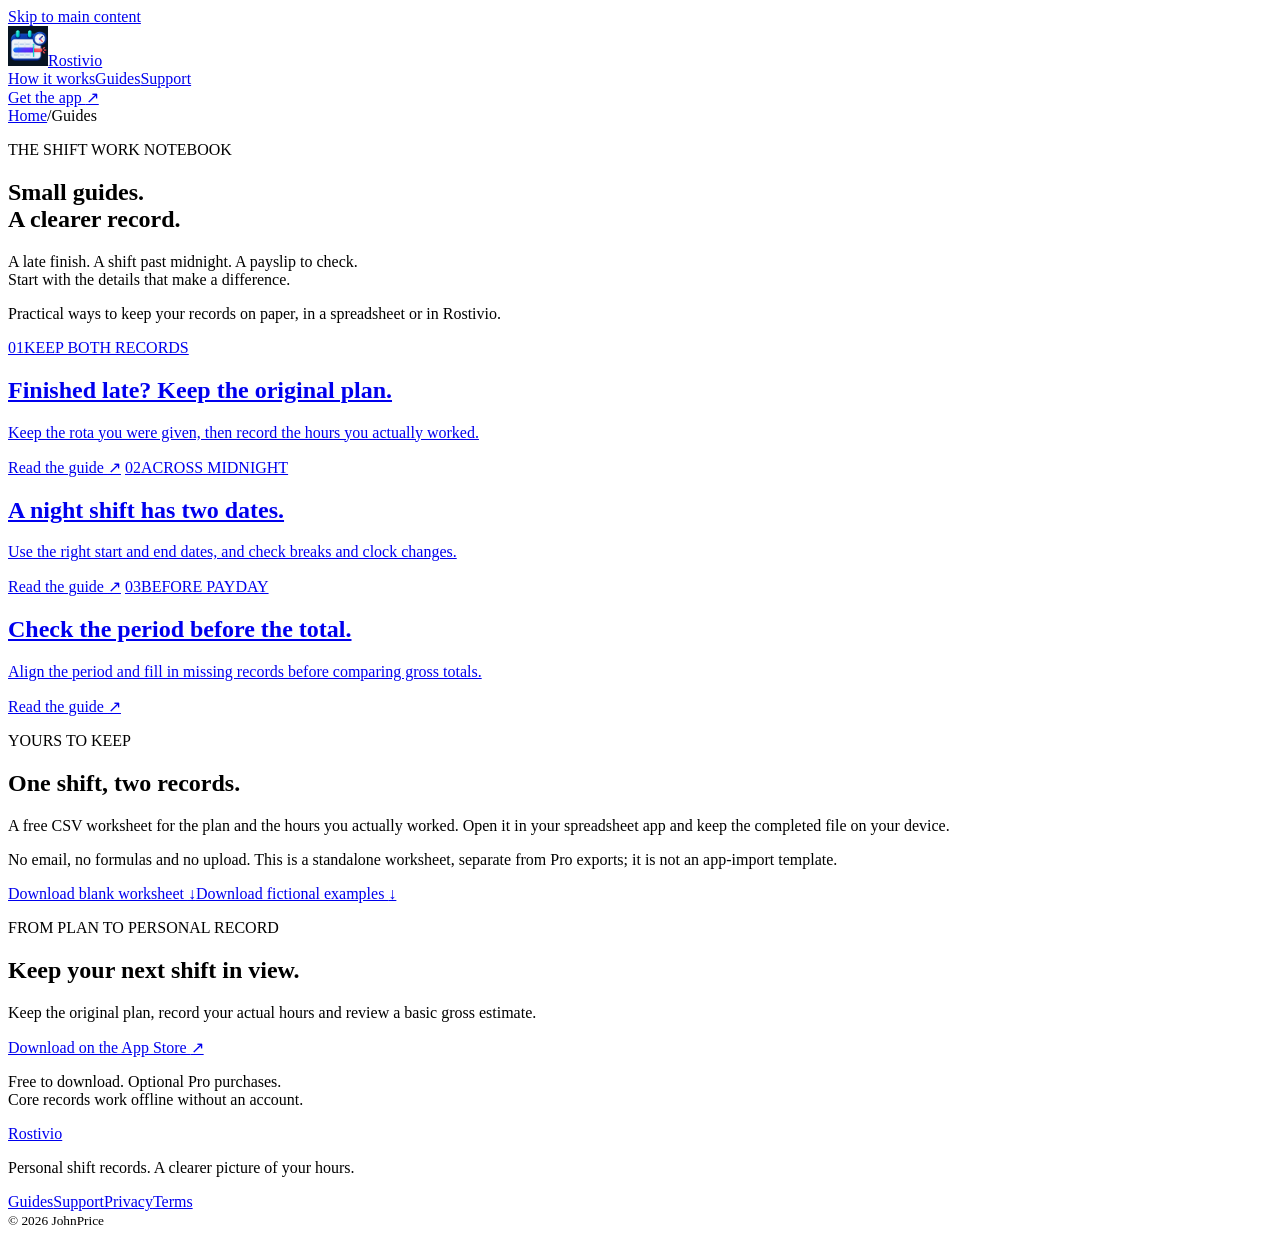
==== guides/index.html @ 0237deba "Publish practical shift work guides" ====
<!doctype html>
<html lang="en"><head><meta charset="utf-8"><meta name="viewport" content="width=device-width, initial-scale=1">
<title>Shift work guides &amp; free hours worksheet | Rostivio</title><meta name="description" content="Practical guides to planned and actual work hours, overnight shifts and payslip checks. Download a free CSV worksheet, with no email or upload.">
<link rel="canonical" href="https://johnpriceapps.github.io/rostivio/guides/"><link rel="icon" type="image/png" href="../assets/rostivio-icon-96.png">
<meta property="og:type" content="website"><meta property="og:site_name" content="Rostivio"><meta property="og:title" content="Shift work guides &amp; free hours worksheet"><meta property="og:description" content="Practical guides to planned and actual work hours, overnight shifts and payslip checks. Download a free CSV worksheet, with no email or upload."><meta property="og:url" content="https://johnpriceapps.github.io/rostivio/guides/"><meta property="og:image" content="https://johnpriceapps.github.io/rostivio/assets/rostivio-icon-512.png"><meta property="og:image:alt" content="Rostivio app icon"><meta name="twitter:card" content="summary">
<link rel="stylesheet" href="../site.css"><link rel="stylesheet" href="../guides.css">
<script type="application/ld+json">{"@context":"https://schema.org","@graph":[{"@type":"BreadcrumbList","itemListElement":[{"@type":"ListItem","position":1,"name":"Rostivio","item":"https://johnpriceapps.github.io/rostivio/"},{"@type":"ListItem","position":2,"name":"Shift work guides","item":"https://johnpriceapps.github.io/rostivio/guides/"}]}]}</script>
</head><body class="guides-page"><a class="skip-link" href="#main">Skip to main content</a>
<header class="site-header"><nav class="site-nav container" aria-label="Main navigation">
<a class="brand" href="../index.html"><img src="../assets/rostivio-icon-96.png" width="40" height="40" alt=""><span>Rostivio</span></a>
<div class="nav-links"><a href="../index.html#how-it-works">How it works</a><a href="index.html" aria-current="page">Guides</a><a href="../support.html">Support</a></div>
<a class="button nav-download" href="https://apps.apple.com/app/id6810204869">Get the app <span aria-hidden="true">↗</span></a>
</nav></header><main id="main" class="container guide-main"><nav class="breadcrumb" aria-label="Breadcrumb"><a href="../index.html">Home</a><span aria-hidden="true">/</span><span aria-current="page">Guides</span></nav>
<section class="guide-hub-heading"><p class="eyebrow">THE SHIFT WORK NOTEBOOK</p><h1>Small guides.<br>A clearer record.</h1><p class="hub-lead">A late finish. A shift past midnight. A payslip to check.<br>Start with the details that make a difference.</p><p>Practical ways to keep your records on paper, in a spreadsheet or in Rostivio.</p></section>
<section class="guide-list" aria-label="Shift work guides"><a class="guide-tile" href="planned-vs-actual.html"><span class="guide-number" aria-hidden="true">01</span><span class="guide-tile-copy"><span class="eyebrow">KEEP BOTH RECORDS</span><h2>Finished late? Keep the original plan.</h2><p>Keep the rota you were given, then record the hours you actually worked.</p><span class="guide-read">Read the guide <span aria-hidden="true">↗</span></span></span></a>
<a class="guide-tile" href="overnight-shifts.html"><span class="guide-number" aria-hidden="true">02</span><span class="guide-tile-copy"><span class="eyebrow">ACROSS MIDNIGHT</span><h2>A night shift has two dates.</h2><p>Use the right start and end dates, and check breaks and clock changes.</p><span class="guide-read">Read the guide <span aria-hidden="true">↗</span></span></span></a>
<a class="guide-tile" href="payslip-check.html"><span class="guide-number" aria-hidden="true">03</span><span class="guide-tile-copy"><span class="eyebrow">BEFORE PAYDAY</span><h2>Check the period before the total.</h2><p>Align the period and fill in missing records before comparing gross totals.</p><span class="guide-read">Read the guide <span aria-hidden="true">↗</span></span></span></a></section>
<section class="worksheet-panel" aria-labelledby="worksheet-title"><div><p class="eyebrow">YOURS TO KEEP</p><h2 id="worksheet-title">One shift, two records.</h2><p>A free CSV worksheet for the plan and the hours you actually worked. Open it in your spreadsheet app and keep the completed file on your device.</p><p class="worksheet-detail">No email, no formulas and no upload. This is a standalone worksheet, separate from Pro exports; it is not an app-import template.</p></div><div class="worksheet-actions"><a class="button" href="../downloads/shift-log-template.csv" download>Download blank worksheet <span aria-hidden="true">↓</span></a><a class="button button-secondary" href="../downloads/shift-log-examples.csv" download>Download fictional examples <span aria-hidden="true">↓</span></a></div></section>
<section class="guide-download" aria-labelledby="download-title"><p class="eyebrow">FROM PLAN TO PERSONAL RECORD</p><h2 id="download-title">Keep your next shift in view.</h2><p>Keep the original plan, record your actual hours and review a basic gross estimate.</p><a class="button" href="https://apps.apple.com/app/id6810204869">Download on the App Store <span aria-hidden="true">↗</span></a><p class="download-note">Free to download. Optional Pro purchases.<br>Core records work offline without an account.</p></section></main><footer class="site-footer"><div class="container footer-inner">
<a class="brand" href="../index.html">Rostivio</a><p>Personal shift records. A clearer picture of your hours.</p>
<nav class="footer-links" aria-label="Footer"><a href="index.html">Guides</a><a href="../support.html">Support</a><a href="../privacy.html">Privacy</a><a href="../terms.html">Terms</a></nav>
<small>© 2026 JohnPrice</small></div></footer></body></html>
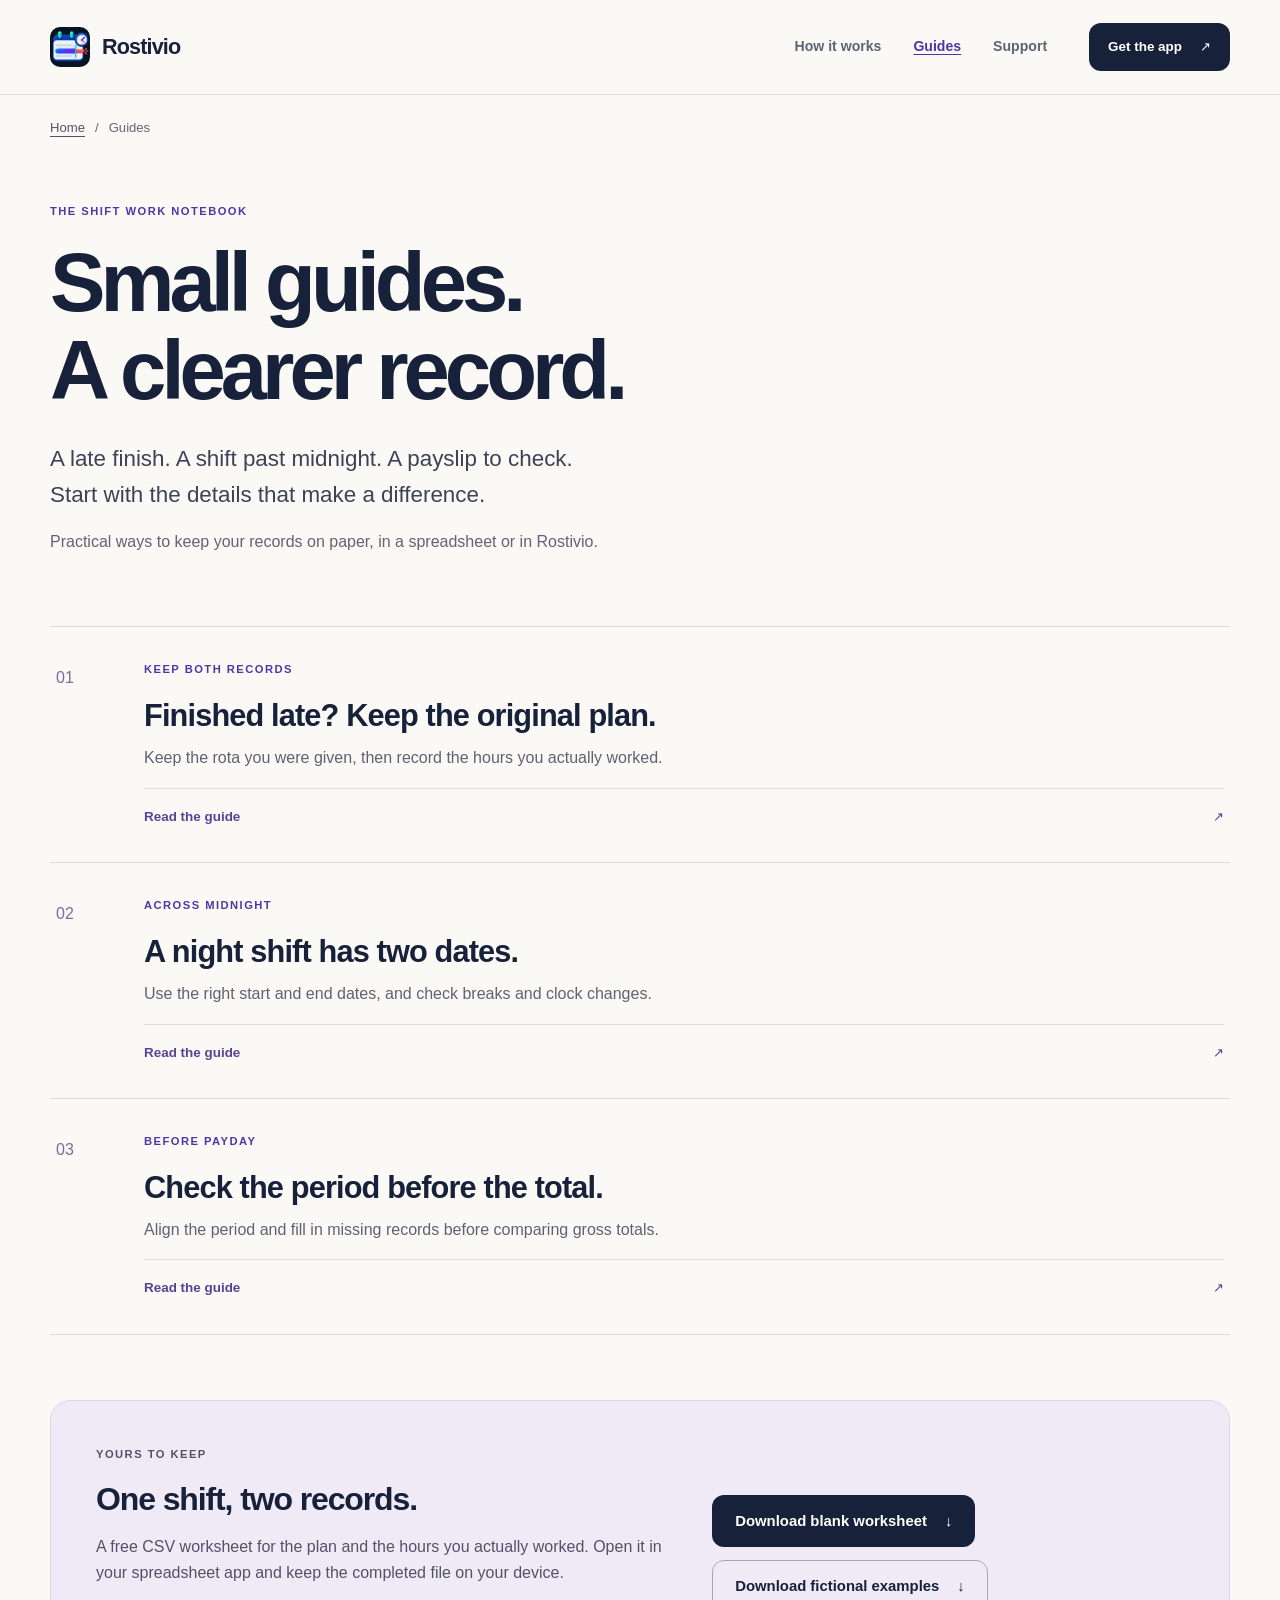
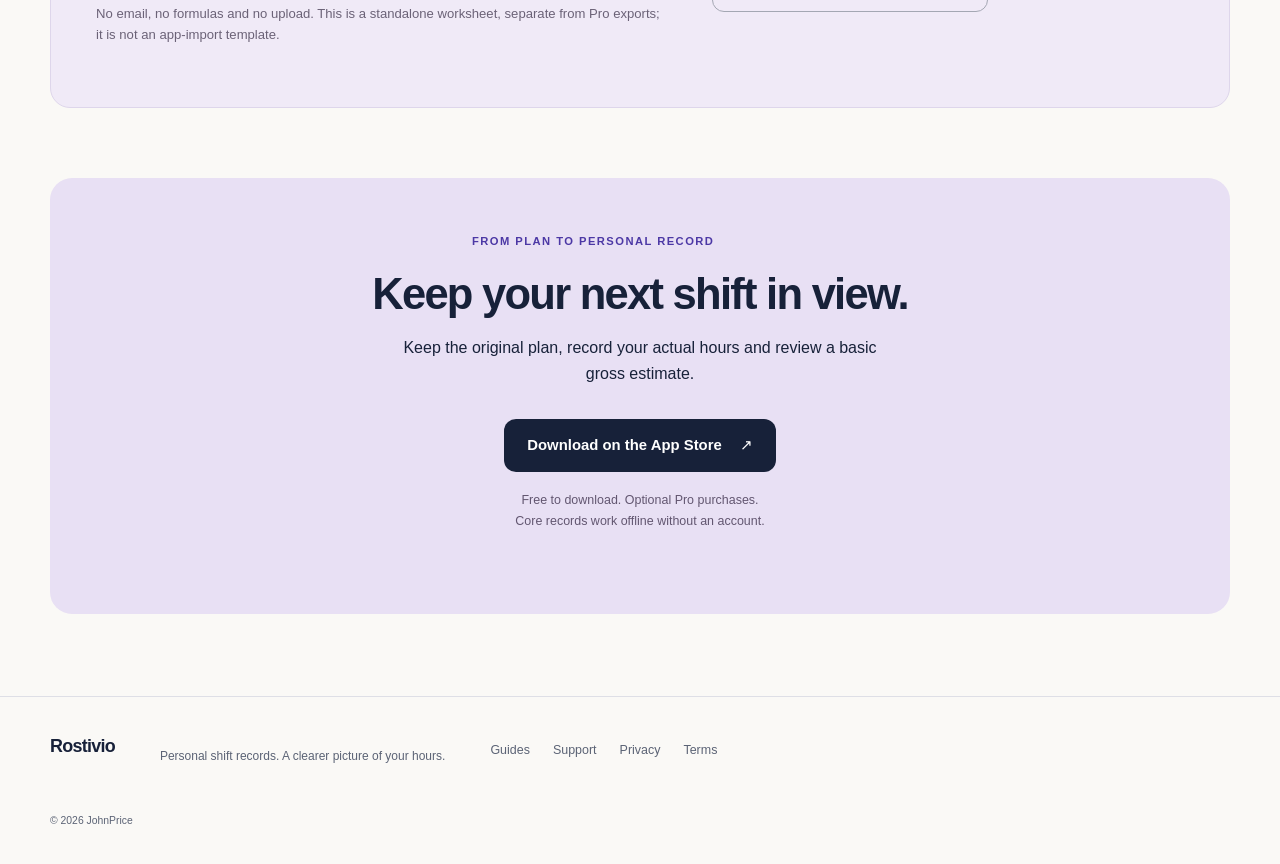
==== commit 18b48fb8: "Track App Store downloads from website guides" ====
--- a/guides/index.html
+++ b/guides/index.html
@@ -9,14 +9,14 @@
 <header class="site-header"><nav class="site-nav container" aria-label="Main navigation">
 <a class="brand" href="../index.html"><img src="../assets/rostivio-icon-96.png" width="40" height="40" alt=""><span>Rostivio</span></a>
 <div class="nav-links"><a href="../index.html#how-it-works">How it works</a><a href="index.html" aria-current="page">Guides</a><a href="../support.html">Support</a></div>
-<a class="button nav-download" href="https://apps.apple.com/app/id6810204869">Get the app <span aria-hidden="true">↗</span></a>
+<a class="button nav-download" href="https://apps.apple.com/app/apple-store/id6810204869?pt=121306708&amp;ct=website_202609&amp;mt=8">Get the app <span aria-hidden="true">↗</span></a>
 </nav></header><main id="main" class="container guide-main"><nav class="breadcrumb" aria-label="Breadcrumb"><a href="../index.html">Home</a><span aria-hidden="true">/</span><span aria-current="page">Guides</span></nav>
 <section class="guide-hub-heading"><p class="eyebrow">THE SHIFT WORK NOTEBOOK</p><h1>Small guides.<br>A clearer record.</h1><p class="hub-lead">A late finish. A shift past midnight. A payslip to check.<br>Start with the details that make a difference.</p><p>Practical ways to keep your records on paper, in a spreadsheet or in Rostivio.</p></section>
 <section class="guide-list" aria-label="Shift work guides"><a class="guide-tile" href="planned-vs-actual.html"><span class="guide-number" aria-hidden="true">01</span><span class="guide-tile-copy"><span class="eyebrow">KEEP BOTH RECORDS</span><h2>Finished late? Keep the original plan.</h2><p>Keep the rota you were given, then record the hours you actually worked.</p><span class="guide-read">Read the guide <span aria-hidden="true">↗</span></span></span></a>
 <a class="guide-tile" href="overnight-shifts.html"><span class="guide-number" aria-hidden="true">02</span><span class="guide-tile-copy"><span class="eyebrow">ACROSS MIDNIGHT</span><h2>A night shift has two dates.</h2><p>Use the right start and end dates, and check breaks and clock changes.</p><span class="guide-read">Read the guide <span aria-hidden="true">↗</span></span></span></a>
 <a class="guide-tile" href="payslip-check.html"><span class="guide-number" aria-hidden="true">03</span><span class="guide-tile-copy"><span class="eyebrow">BEFORE PAYDAY</span><h2>Check the period before the total.</h2><p>Align the period and fill in missing records before comparing gross totals.</p><span class="guide-read">Read the guide <span aria-hidden="true">↗</span></span></span></a></section>
 <section class="worksheet-panel" aria-labelledby="worksheet-title"><div><p class="eyebrow">YOURS TO KEEP</p><h2 id="worksheet-title">One shift, two records.</h2><p>A free CSV worksheet for the plan and the hours you actually worked. Open it in your spreadsheet app and keep the completed file on your device.</p><p class="worksheet-detail">No email, no formulas and no upload. This is a standalone worksheet, separate from Pro exports; it is not an app-import template.</p></div><div class="worksheet-actions"><a class="button" href="../downloads/shift-log-template.csv" download>Download blank worksheet <span aria-hidden="true">↓</span></a><a class="button button-secondary" href="../downloads/shift-log-examples.csv" download>Download fictional examples <span aria-hidden="true">↓</span></a></div></section>
-<section class="guide-download" aria-labelledby="download-title"><p class="eyebrow">FROM PLAN TO PERSONAL RECORD</p><h2 id="download-title">Keep your next shift in view.</h2><p>Keep the original plan, record your actual hours and review a basic gross estimate.</p><a class="button" href="https://apps.apple.com/app/id6810204869">Download on the App Store <span aria-hidden="true">↗</span></a><p class="download-note">Free to download. Optional Pro purchases.<br>Core records work offline without an account.</p></section></main><footer class="site-footer"><div class="container footer-inner">
+<section class="guide-download" aria-labelledby="download-title"><p class="eyebrow">FROM PLAN TO PERSONAL RECORD</p><h2 id="download-title">Keep your next shift in view.</h2><p>Keep the original plan, record your actual hours and review a basic gross estimate.</p><a class="button" href="https://apps.apple.com/app/apple-store/id6810204869?pt=121306708&amp;ct=website_202609&amp;mt=8">Download on the App Store <span aria-hidden="true">↗</span></a><p class="download-note">Free to download. Optional Pro purchases.<br>Core records work offline without an account.</p></section></main><footer class="site-footer"><div class="container footer-inner">
 <a class="brand" href="../index.html">Rostivio</a><p>Personal shift records. A clearer picture of your hours.</p>
 <nav class="footer-links" aria-label="Footer"><a href="index.html">Guides</a><a href="../support.html">Support</a><a href="../privacy.html">Privacy</a><a href="../terms.html">Terms</a></nav>
 <small>© 2026 JohnPrice</small></div></footer></body></html>
--- a/site.css
+++ b/site.css
@@ -0,0 +1,243 @@
+:root {
+  color-scheme: light;
+  --ink: #172139; --muted: #5b6375; --purple: #6550c7; --purple-dark: #4c38a5;
+  --paper: #faf9f6; --line: #dedfe6; --lavender: #eeebf8; --mint: #c9f0e5;
+  font-family: Avenir, "Avenir Next", -apple-system, BlinkMacSystemFont, "Segoe UI", sans-serif;
+  color: var(--ink); background: var(--paper); font-synthesis: none;
+  text-rendering: optimizeLegibility; -webkit-font-smoothing: antialiased;
+}
+* { box-sizing: border-box; }
+html { scroll-behavior: smooth; scroll-padding-top: 100px; }
+body { margin: 0; font-size: 16px; line-height: 1.65; }
+img { max-width: 100%; height: auto; }
+a { color: var(--purple-dark); text-underline-offset: .2em; }
+a:hover { color: var(--purple); }
+a:focus-visible, button:focus-visible { outline: 3px solid #237966; outline-offset: 5px; }
+p { margin: 0 0 1rem; }
+h1, h2, h3 { margin: 0; font-weight: 700; line-height: 1.14; letter-spacing: -.04em; text-wrap: balance; }
+h2 { font-size: clamp(2rem, 3.2vw, 2.8rem); }
+h3 { font-size: 1.4rem; }
+figure { margin: 0; }
+button, input { font: inherit; }
+.container { width: min(1180px, calc(100% - 80px)); margin-inline: auto; }
+.section-space { padding-block: 96px; }
+.skip-link { position: fixed; top: 12px; left: 12px; transform: translateY(-180%); z-index: 100; padding: 12px 20px; color: #fff; background: var(--ink); border-radius: 8px; }
+.skip-link:focus { transform: translateY(0); color: #fff; }
+.site-header { border-bottom: 1px solid var(--line); }
+.site-nav { display: flex; align-items: center; justify-content: space-between; gap: 24px; min-height: 94px; }
+.brand { display: inline-flex; align-items: center; gap: 12px; flex-shrink: 0; color: var(--ink); font-size: 1.35rem; font-weight: 800; letter-spacing: -.04em; text-decoration: none; }
+.brand img { border-radius: 10px; }
+.brand:hover { color: var(--ink); }
+.nav-links { display: flex; align-items: center; flex-wrap: wrap; gap: 32px; margin-left: auto; margin-right: 18px; }
+.nav-links a { color: var(--muted); font-size: .88rem; font-weight: 600; text-decoration: none; }
+.nav-links a:hover, .nav-links a[aria-current="page"] { color: var(--purple-dark); text-decoration: underline; }
+.button { display: inline-flex; align-items: center; justify-content: center; gap: 18px; padding: 14px 22px; min-height: 48px; border: 1px solid transparent; border-radius: 12px; background: var(--ink); color: #fff; font-size: .93rem; font-weight: 700; line-height: 1.5; text-align: center; text-decoration: none; transition: background .15s ease, transform .15s ease; }
+.button:hover { background: #293650; color: #fff; }
+.button-primary { background: var(--purple); }
+.button-primary:hover { background: var(--purple-dark); }
+.button-secondary { background: transparent; color: var(--ink); border-color: #a4a7b3; }
+.button-secondary:hover { background: var(--ink); color: #fff; }
+.nav-download { padding: 10px 18px; font-size: .84rem; }
+.eyebrow { display: flex; align-items: center; gap: 9px; color: var(--purple-dark); font-size: .7rem; line-height: 1.5; font-weight: 800; letter-spacing: .13em; text-transform: uppercase; margin-bottom: 19px; }
+.eyebrow-dot { width: 7px; height: 7px; border-radius: 50%; background: var(--purple); }
+.text-link { display: inline-flex; align-items: center; gap: 10px; font-size: .88rem; font-weight: 700; line-height: 1.55; }
+.hero { display: grid; grid-template-columns: 1.13fr 1fr; align-items: center; gap: 68px; padding-block: 62px 76px; }
+.hero h1 { font-size: clamp(3.2rem, 5vw, 4.65rem); line-height: 1.04; letter-spacing: -.055em; margin-bottom: 26px; }
+.hero h1 span { color: var(--purple); }
+.hero-description { max-width: 460px; color: var(--muted); font-size: 1.07rem; line-height: 1.75; margin-bottom: 26px; }
+.hero-actions { display: flex; align-items: flex-start; flex-direction: column; gap: 18px; }
+.video-link { color: var(--ink); font-size: .86rem; text-decoration: none; }
+.video-link:hover { text-decoration: underline; }
+.play-icon { display: inline-grid; place-items: center; width: 26px; height: 26px; border: 1px solid #b1aec2; border-radius: 50%; color: var(--purple); font-size: 9px; padding-left: 2px; }
+.download-note { margin-top: 15px; margin-bottom: 27px; color: var(--muted); font-size: .74rem; }
+.hero-trust { display: flex; flex-wrap: wrap; gap: 6px 15px; margin: 0; padding: 20px 0 0; border-top: 1px solid var(--line); list-style: none; }
+.hero-trust li { color: var(--muted); font-size: .68rem; font-weight: 600; }
+.hero-trust li::before { content: "✓"; margin-right: 5px; color: #2e7462; }
+.hero-visual { position: relative; align-self: stretch; display: flex; flex-direction: column; justify-content: center; align-items: center; min-width: 0; padding: 27px 26px 21px; border-radius: 30px; background: var(--lavender); }
+.visual-heading { display: flex; justify-content: space-between; gap: 20px; width: 100%; margin-bottom: 24px; }
+.mini-label { color: #706883; font-size: .59rem; font-weight: 800; letter-spacing: .11em; }
+.hero-screen-wrap { width: min(268px, 79%); padding: 5px; border: 1px solid #cecadc; border-radius: 33px; background: #fff; box-shadow: 0 15px 34px #3a32501a; }
+.app-screen { display: block; width: 100%; border: 1px solid #e2dfec; border-radius: 25px; background: #fff; }
+.hero-visual figcaption { margin-top: 20px; font-size: .64rem; color: #6d667c; }
+.example-section { display: grid; grid-template-columns: .85fr 1.3fr; align-items: center; gap: 56px; padding: 44px 48px; border-radius: 24px; background: var(--ink); color: #fff; }
+.example-intro .eyebrow { color: #bbb0f5; font-size: .63rem; }
+.example-intro h2 { font-size: 1.85rem; line-height: 1.22; }
+.example-intro>p:last-child { margin: 16px 0 0; color: #bac0cf; font-size: .84rem; }
+.comparison-columns { display: grid; grid-template-columns: 1fr 1fr; border-bottom: 1px solid #41495d; padding-bottom: 20px; }
+.comparison-record { padding-right: 16px; }
+.comparison-record.actual { padding-left: 28px; border-left: 1px solid #41495d; }
+.comparison-label { color: #b8c0d2; font-size: .74rem; margin-bottom: 9px; }
+.actual .comparison-label { color: var(--mint); }
+.comparison-time { font-size: 1.31rem; font-weight: 700; letter-spacing: -.02em; margin-bottom: 9px; white-space: nowrap; }
+.comparison-hours { font-size: 2.55rem; font-weight: 700; line-height: 1.1; letter-spacing: -.04em; margin: 0; }
+.comparison-hours span { font-size: .78rem; letter-spacing: 0; font-weight: 500; color: #bcc2d0; }
+.actual .comparison-hours { color: var(--mint); }
+.comparison-result { display: flex; justify-content: space-between; align-items: center; gap: 18px; padding-top: 17px; }
+.comparison-result>span { max-width: 175px; font-size: .7rem; line-height: 1.55; color: #bac0cf; }
+.comparison-result strong { border-radius: 6px; background: #2b3f46; color: var(--mint); padding: 7px 10px; white-space: nowrap; font-size: .73rem; }
+.example-note { margin: 13px 0 0; font-size: .63rem; color: #bac0cf; }
+.section-heading { display: flex; justify-content: space-between; align-items: flex-end; gap: 40px; margin-bottom: 40px; }
+.section-heading>p { max-width: 290px; color: var(--muted); font-size: .93rem; margin: 0 0 5px; }
+.section-heading>.text-link { flex-shrink: 0; margin-bottom: 6px; }
+.workflow-grid { display: grid; grid-template-columns: repeat(3, minmax(0, 1fr)); gap: 38px; margin: 42px 0 48px; }
+.workflow-step { border-top: 1px solid #bcb8cc; padding-top: 22px; }
+.step-number { display: block; margin-bottom: 24px; color: var(--purple-dark); font-size: .66rem; font-weight: 800; letter-spacing: .09em; }
+.workflow-step h3 { font-size: 1.2rem; margin-bottom: 12px; }
+.workflow-step p { color: var(--muted); font-size: .86rem; margin: 0; }
+.product-grid { display: grid; grid-template-columns: 1fr 1fr; gap: 24px; }
+.product-panel { display: flex; align-items: center; gap: 20px; padding: 32px 27px; border: 1px solid #e0dfdf; border-radius: 20px; background: #f0f0eb; }
+.product-copy { flex: 1; min-width: 0; }
+.product-copy .eyebrow { font-size: .57rem; margin-bottom: 14px; }
+.product-copy h3 { font-size: clamp(1.2rem, 1.7vw, 1.65rem); line-height: 1.2; margin-bottom: 18px; }
+.product-copy>p { color: var(--muted); font-size: .79rem; }
+.product-copy>p.product-fine-print { margin-top: 20px; font-size: .65rem; line-height: 1.65; }
+.earnings-panel { background: #efedf7; }
+.product-panel figure { width: 46%; flex-shrink: 0; }
+.product-panel .app-screen { border-radius: 19px; }
+.product-panel figcaption { margin-top: 10px; font-size: .56rem; color: #656477; text-align: center; }
+.guides-section { background: #efeee9; }
+.guide-grid { display: grid; grid-template-columns: repeat(3, minmax(0, 1fr)); gap: 24px; }
+.guide-card { display: flex; flex-direction: column; align-items: flex-start; padding: 30px; border: 1px solid #deddd7; border-radius: 17px; background: var(--paper); }
+.guide-topic { color: var(--purple-dark); font-size: .61rem; font-weight: 800; letter-spacing: .1em; margin-bottom: 23px; }
+.guide-card h3 { font-size: 1.45rem; line-height: 1.25; letter-spacing: -.035em; }
+.guide-card h3 a { color: var(--ink); text-decoration: none; }
+.guide-card h3 a:hover { text-decoration: underline; }
+.guide-card p { font-size: .85rem; color: var(--muted); margin-top: 18px; margin-bottom: 30px; }
+.guide-read { display: flex; justify-content: space-between; width: 100%; margin-top: auto; padding-top: 17px; border-top: 1px solid var(--line); font-size: .81rem; font-weight: 700; text-decoration: none; }
+.guide-read:hover { text-decoration: underline; }
+.template-banner { display: flex; align-items: center; gap: 25px; margin-top: 28px; padding: 28px 30px; border: 1px solid #cecdc7; border-radius: 17px; }
+.template-symbol { display: grid; place-items: center; width: 54px; height: 68px; flex-shrink: 0; border: 1px solid #9b9fa4; border-radius: 7px; color: #50605a; font-size: .73rem; font-weight: 800; letter-spacing: .04em; background: #f7f6f2; }
+.template-copy { flex: 1; }
+.template-copy h3 { font-size: 1.22rem; margin-bottom: 8px; }
+.template-copy h2 { font-size: clamp(1.6rem, 2.6vw, 2.2rem); margin-bottom: 14px; }
+.template-copy p { color: var(--muted); font-size: .82rem; max-width: 540px; margin-bottom: 0; }
+.template-actions { display: flex; flex-direction: column; align-items: center; gap: 10px; flex-shrink: 0; }
+.template-actions .button { font-size: .78rem; min-height: 43px; padding: 11px 17px; }
+.template-actions .text-link { font-size: .72rem; }
+.privacy-section { display: flex; align-items: center; justify-content: center; gap: 48px; padding-block: 86px; }
+.privacy-mark { display: grid; place-items: center; width: 108px; height: 124px; flex-shrink: 0; border: 1px solid #d4dcda; border-radius: 26px; background: #ecf1ed; color: #4a7768; }
+.privacy-mark svg { width: 64px; }
+.privacy-section h2 { font-size: 2.1rem; margin-bottom: 19px; }
+.privacy-section p:not(.eyebrow) { max-width: 530px; color: var(--muted); font-size: .9rem; }
+.download-section { display: grid; grid-template-columns: 1fr auto; gap: 70px; align-items: center; padding: 54px 58px; border-radius: 24px; background: #e8e2f7; }
+.download-section h2 { font-size: 2.7rem; }
+.download-section>div>p:not(.eyebrow) { color: #5c5670; font-size: .9rem; margin-top: 20px; margin-bottom: 0; max-width: 540px; }
+.download-action { display: flex; flex-direction: column; align-items: center; gap: 14px; }
+.download-action>img { border-radius: 17px; margin-bottom: 5px; }
+.download-section .download-action>p { margin: 0; color: #5c5670; font-size: .67rem; text-align: center; }
+.download-action>.text-link { font-size: .75rem; margin-top: 4px; }
+.site-footer { margin-top: 82px; padding-block: 35px; border-top: 1px solid var(--line); }
+.footer-inner { display: flex; align-items: flex-start; gap: 45px; flex-wrap: wrap; }
+.footer-brand { margin-right: auto; }
+.site-footer .brand { font-size: 1.12rem; gap: 10px; }
+.site-footer .brand img { border-radius: 8px; }
+.site-footer p { color: var(--muted); font-size: .75rem; margin-top: 15px; margin-bottom: 0; }
+.footer-links { display: flex; gap: 23px; flex-wrap: wrap; padding-top: 8px; }
+.footer-links a { color: var(--muted); font-size: .78rem; text-decoration: none; }
+.footer-links a:hover { color: var(--purple-dark); text-decoration: underline; }
+.site-footer small { flex-basis: 100%; color: var(--muted); font-size: .65rem; }
+@media (min-width: 1450px) { .hero h1 { font-size: 4.7rem; } }
+@media (max-width: 1100px) {
+  .container { width: min(1180px, calc(100% - 56px)); }
+  .hero { gap: 40px; } .hero h1 { font-size: 3.55rem; }
+  .hero-visual { padding-inline: 20px; } .hero-screen-wrap { width: min(258px, 90%); }
+  .hero-description { font-size: 1rem; }
+  .example-section { padding: 38px 34px; gap: 30px; } .example-intro h2 { font-size: 1.55rem; }
+  .comparison-time { font-size: 1.13rem; } .comparison-record.actual { padding-left: 19px; }
+  .product-panel { gap: 15px; padding: 26px 20px; } .product-panel figure { width: 44%; }
+  .guide-card { padding: 26px; } .guide-card h3 { font-size: 1.24rem; }
+  .download-section { gap: 36px; padding: 44px 38px; } .download-section h2 { font-size: 2.35rem; }
+}
+@media (max-width: 820px) {
+  .site-nav { min-height: 84px; gap: 18px; } .nav-links { gap: 17px; margin-right: 0; }
+  .nav-links a { font-size: .78rem; } .brand { font-size: 1.22rem; }
+  .nav-download { font-size: .76rem; padding: 9px 12px; gap: 9px; min-height: 42px; }
+  .hero { gap: 24px; padding-top: 45px; } .hero h1 { font-size: 3.04rem; }
+  .hero-visual { padding-inline: 15px; justify-content: flex-start; }
+  .visual-heading { flex-direction: column; gap: 3px; margin-bottom: 20px; }
+  .hero-screen-wrap { width: 100%; border-radius: 27px; } .app-screen { border-radius: 21px; }
+  .hero-visual figcaption { text-align: center; } .hero-actions .button { font-size: .8rem; padding-inline: 16px; }
+  .hero-description { font-size: .91rem; } .hero-trust { flex-direction: column; }
+  .example-section { grid-template-columns: 1fr; gap: 30px; } .example-intro h2 br { display: none; }
+  .example-intro h2 { font-size: 1.8rem; } .comparison-result>span { max-width: none; }
+  .section-space { padding-block: 72px; } .section-heading { gap: 24px; }
+  .section-heading>p { max-width: 240px; font-size: .85rem; }
+  .workflow-grid { gap: 24px; } .workflow-step h3 { font-size: 1.1rem; }
+  .workflow-step p { font-size: .8rem; } .step-number { font-size: .56rem; }
+  .product-panel { flex-direction: column; align-items: flex-start; }
+  .product-panel figure { width: min(178px, 76%); align-self: center; margin-top: 12px; }
+  .product-copy>p { font-size: .83rem; } .product-copy h3 { font-size: 1.47rem; }
+  .guide-grid { gap: 14px; } .guide-card { padding: 21px 18px; }
+  .guide-card h3 { font-size: 1.12rem; } .guide-card p { font-size: .8rem; } .guide-topic { font-size: .54rem; }
+  .template-banner { flex-wrap: wrap; gap: 20px; }
+  .template-actions { flex-basis: calc(100% - 74px); flex-direction: row; justify-content: flex-start; margin-left: 74px; gap: 20px; }
+  .privacy-section { gap: 30px; } .privacy-section h2 { font-size: 1.8rem; }
+  .download-section { grid-template-columns: 1fr; gap: 34px; text-align: center; }
+  .download-section .eyebrow { justify-content: center; }
+  .download-section>div>p:not(.eyebrow) { margin-inline: auto; }
+}
+@media (max-width: 600px) {
+  .container { width: calc(100% - 40px); }
+  .site-nav { min-height: 82px; flex-wrap: wrap; gap: 15px; padding-block: 17px 15px; }
+  .brand { font-size: 1.21rem; gap: 10px; } .brand img { width: 36px; height: 36px; }
+  .nav-download { margin-left: auto; order: 1; }
+  .nav-links { order: 2; width: 100%; margin: 0; padding-top: 1px; justify-content: space-between; }
+  .nav-links a { font-size: .78rem; padding-block: 4px; }
+  .hero { grid-template-columns: 1fr; padding-block: 39px 40px; gap: 34px; }
+  .hero h1 { font-size: clamp(3.05rem, 11.2vw, 4.1rem); line-height: 1.045; margin-bottom: 23px; }
+  .hero .eyebrow { font-size: .63rem; margin-bottom: 19px; }
+  .hero-description { max-width: 420px; font-size: 1rem; line-height: 1.7; margin-bottom: 24px; }
+  .hero-actions { gap: 16px; } .hero-actions .button { font-size: .87rem; padding: 15px 20px; }
+  .hero-trust { flex-direction: row; gap: 7px 13px; padding-top: 17px; } .hero-trust li { font-size: .64rem; }
+  .download-note { font-size: .68rem; margin-bottom: 19px; }
+  .hero-visual { padding: 24px 25px 21px; border-radius: 24px; }
+  .visual-heading { flex-direction: row; margin-bottom: 23px; }
+  .hero-screen-wrap { width: min(255px, 83%); padding: 5px; border-radius: 32px; }
+  .hero-screen { border-radius: 25px; } .hero-visual figcaption { margin-top: 18px; }
+  .example-section { padding: 29px 24px; gap: 24px; border-radius: 19px; }
+  .example-intro h2 { font-size: 1.57rem; } .example-intro h2 br { display: initial; }
+  .example-intro .eyebrow { font-size: .55rem; margin-bottom: 16px; }
+  .comparison-record { padding-right: 12px; } .comparison-record.actual { padding-left: 15px; }
+  .comparison-time { font-size: 1.03rem; } .comparison-label { font-size: .65rem; }
+  .comparison-hours { font-size: 2.35rem; } .comparison-hours span { font-size: .7rem; }
+  .comparison-result { gap: 12px; } .comparison-result>span { max-width: 135px; font-size: .62rem; }
+  .comparison-result strong { font-size: .63rem; padding: 6px 8px; } .example-note { font-size: .6rem; }
+  .section-space { padding-block: 58px; }
+  .section-heading { flex-direction: column; align-items: flex-start; gap: 20px; margin-bottom: 28px; }
+  .section-heading>p { max-width: 340px; font-size: .9rem; } .section-heading .eyebrow { font-size: .61rem; }
+  h2 { font-size: 2rem; }
+  .workflow-grid { grid-template-columns: 1fr; gap: 26px; margin-block: 28px 34px; }
+  .workflow-step { padding-top: 19px; } .step-number { margin-bottom: 15px; font-size: .61rem; }
+  .workflow-step h3 { font-size: 1.24rem; margin-bottom: 10px; } .workflow-step p { font-size: .9rem; }
+  .product-grid { grid-template-columns: 1fr; gap: 20px; }
+  .product-panel { flex-direction: row; align-items: center; padding: 26px 21px; gap: 16px; }
+  .product-copy .eyebrow { font-size: .51rem; } .product-copy h3 { font-size: 1.33rem; margin-bottom: 14px; }
+  .product-copy>p { font-size: .76rem; } .product-copy>p.product-fine-print { font-size: .6rem; margin-top: 15px; }
+  .product-panel figure { width: 43%; margin-top: 0; } .product-panel .app-screen { border-radius: 15px; }
+  .product-panel figcaption { font-size: .5rem; }
+  .guide-grid { grid-template-columns: 1fr; gap: 18px; } .guide-card { padding: 27px; }
+  .guide-card h3 { font-size: 1.52rem; } .guide-topic { font-size: .6rem; margin-bottom: 18px; }
+  .guide-card p { font-size: .89rem; margin-block: 15px 24px; } .guide-read { font-size: .84rem; }
+  .template-banner { padding: 24px; gap: 15px; margin-top: 22px; }
+  .template-symbol { width: 40px; height: 53px; font-size: .63rem; }
+  .template-copy h3 { font-size: 1.13rem; } .template-copy p { font-size: .78rem; }
+  .template-actions { flex-basis: 100%; margin-left: 0; flex-direction: column; align-items: flex-start; gap: 13px; padding-top: 6px; }
+  .template-actions .button { width: 100%; font-size: .82rem; } .template-actions .text-link { align-self: center; font-size: .75rem; }
+  .privacy-section { align-items: flex-start; gap: 23px; flex-direction: column; }
+  .privacy-mark { width: 64px; height: 72px; border-radius: 17px; } .privacy-mark svg { width: 42px; }
+  .privacy-section h2 { font-size: 1.83rem; } .privacy-section .eyebrow { font-size: .59rem; }
+  .download-section { padding: 35px 25px; gap: 25px; border-radius: 20px; }
+  .download-section h2 { font-size: 2rem; } .download-section .eyebrow { font-size: .59rem; }
+  .download-section>div>p:not(.eyebrow) { font-size: .85rem; }
+  .download-section .button { font-size: .79rem; padding-inline: 17px; gap: 10px; }
+  .download-section .download-action>p { font-size: .6rem; }
+  .site-footer { margin-top: 55px; padding-block: 28px; } .footer-inner { gap: 26px; }
+  .footer-links { flex-basis: 100%; justify-content: space-between; padding-top: 0; gap: 15px; }
+}
+@media (max-width: 360px) {
+  .container { width: calc(100% - 32px); } .hero h1 { font-size: 2.85rem; }
+  .example-section { padding-inline: 18px; } .comparison-time { font-size: .95rem; }
+  .product-panel { flex-direction: column; align-items: flex-start; } .product-panel figure { width: 66%; }
+  .product-copy h3 { font-size: 1.5rem; } .product-copy>p { font-size: .86rem; }
+}
+@media (prefers-reduced-motion: reduce) { html { scroll-behavior: auto; } .button { transition: none; } }
--- a/guides.css
+++ b/guides.css
@@ -0,0 +1,81 @@
+.guide-main { padding-top: 22px; }
+.breadcrumb { display: flex; flex-wrap: wrap; align-items: center; gap: 10px; color: #676578; font-size: .82rem; }
+.breadcrumb a { color: #555167; text-underline-offset: 4px; }
+.article-heading { max-width: 970px; padding: 56px 0 44px; }
+.article-heading h1 { margin: 14px 0 22px; font-size: clamp(2.3rem, 4.8vw, 4.45rem); line-height: 1.1; letter-spacing: -.045em; text-wrap: balance; }
+.article-meta { color: #656375; font-size: .83rem; line-height: 1.8; }
+.article-meta span { padding: 0 8px; }
+.article-layout { display: grid; grid-template-columns: 220px minmax(0, 1fr); gap: clamp(35px, 6vw, 90px); align-items: start; border-top: 1px solid #ddd8e8; padding-top: 38px; }
+.article-aside { position: sticky; top: 24px; padding-right: 15px; font-size: .88rem; }
+.article-aside ol { list-style: none; padding: 0; margin: 20px 0 30px; }
+.article-aside li { margin: 0 0 18px; line-height: 1.45; }
+.article-aside a { color: #4d425e; text-decoration: none; }
+.article-aside a:hover { text-decoration: underline; text-underline-offset: 4px; }
+.article-aside .worksheet-link { display: inline-block; color: #55419d; font-weight: 700; padding-top: 22px; border-top: 1px solid #ddd8e8; }
+.article-aside > p { color: #6a6574; font-size: .8rem; }
+.article-body { min-width: 0; max-width: 740px; color: #34394a; font-size: 1.045rem; line-height: 1.85; }
+.article-body > p:first-child { color: #1e2740; font-size: 1.17rem; line-height: 1.7; margin-top: 0; }
+.article-body h2 { margin: 46px 0 18px; color: #19233a; font-size: clamp(1.45rem, 2.4vw, 1.9rem); line-height: 1.25; letter-spacing: -.03em; scroll-margin-top: 30px; text-wrap: balance; }
+.article-body h2:first-child { margin-top: 0; }
+.article-body p { margin: 0 0 20px; }
+.article-body li { padding-left: 4px; margin: 8px 0; }
+.article-body ul, .article-body ol { padding-left: 23px; margin: 20px 0 28px; }
+.article-body strong { font-weight: 700; color: #25304a; }
+.article-body a { color: #584299; text-underline-offset: 4px; text-decoration-thickness: 1px; }
+.table-scroll { overflow-x: auto; margin: 27px 0; border: 1px solid #ddd8e8; border-radius: 12px; }
+.article-body table { border-collapse: collapse; width: 100%; min-width: 470px; font-size: .88rem; line-height: 1.5; }
+.article-body th, .article-body td { text-align: left; padding: 14px 17px; border-bottom: 1px solid #e7e2ed; vertical-align: top; }
+.article-body thead { background: #eae5f3; color: #33254f; }
+.article-body tbody th { width: 40%; font-weight: 600; }
+.article-body tbody tr:last-child > * { border-bottom: 0; }
+.guide-download { padding: 55px clamp(24px, 5vw, 65px); margin: 70px 0; border-radius: 22px; background: #e8e0f4; text-align: center; }
+.guide-download h2 { font-size: clamp(1.8rem, 3.4vw, 2.75rem); letter-spacing: -.04em; line-height: 1.15; margin: 12px 0 16px; }
+.guide-download > p { max-width: 54ch; margin-left: auto; margin-right: auto; }
+.guide-download .button { margin-top: 16px; }
+.guide-download .download-note { font-size: .78rem; color: #625670; line-height: 1.7; margin-top: 18px; }
+.related-guides { margin-bottom: 78px; }
+.related-guides > h2 { font-size: 2.15rem; letter-spacing: -.035em; margin: 9px 0 30px; }
+.guide-list { display: grid; grid-template-columns: 1fr; border-top: 1px solid #ddd8e8; }
+.guide-tile { display: flex; gap: clamp(20px, 5vw, 58px); padding: 34px 6px; color: inherit; text-decoration: none; border-bottom: 1px solid #ddd8e8; transition: background-color .15s; }
+.guide-tile:hover { background: #eee8f5; }
+.guide-number { color: #7c6b9b; font-size: 1rem; min-width: 30px; padding-top: 4px; font-variant-numeric: tabular-nums; }
+.guide-tile-copy { flex: 1; }
+.guide-tile h2 { font-size: clamp(1.5rem, 2.4vw, 2rem); line-height: 1.25; letter-spacing: -.028em; margin: 10px 0; }
+.guide-tile p { color: #606172; max-width: 68ch; margin: 0 0 16px; }
+.guide-read { color: #594293; font-size: .84rem; font-weight: 700; }
+.guide-hub-heading { padding: 64px 0 55px; }
+.guide-hub-heading h1 { font-size: clamp(2.8rem, 6.5vw, 5.7rem); line-height: 1.05; letter-spacing: -.06em; margin: 20px 0 27px; }
+.guide-hub-heading .hub-lead { font-size: clamp(1.1rem, 2.1vw, 1.4rem); line-height: 1.6; color: #3e4255; }
+.guide-hub-heading > p:last-child { color: #646174; }
+.worksheet-panel { display: grid; grid-template-columns: 1.2fr 1fr; gap: 50px; align-items: center; padding: 45px; margin: 65px 0; background: #f0eaf7; border: 1px solid #ded6eb; border-radius: 20px; }
+.worksheet-panel h2 { font-size: 2rem; letter-spacing: -.035em; margin: 12px 0 16px; }
+.worksheet-panel p { color: #525267; }
+.worksheet-panel .worksheet-detail { font-size: .82rem; color: #6b6277; }
+.worksheet-actions { display: flex; flex-direction: column; gap: 13px; align-items: flex-start; }
+@media (max-width: 800px) {
+  .article-layout { grid-template-columns: 1fr; gap: 32px; }
+  .article-aside { position: static; padding: 0 0 20px; border-bottom: 1px solid #ddd8e8; }
+  .article-aside ol { display: grid; grid-template-columns: 1fr 1fr; gap: 16px 20px; margin-bottom: 8px; }
+  .article-aside li { margin: 0; }
+  .article-aside .worksheet-link, .article-aside > p { display: none; }
+  .article-heading { padding: 38px 0 24px; }
+  .worksheet-panel { grid-template-columns: 1fr; gap: 18px; padding: 30px; }
+  .guide-hub-heading { padding: 45px 0 35px; }
+}
+@media (max-width: 420px) {
+  .article-aside ol { grid-template-columns: 1fr; gap: 12px; }
+  .article-meta span { padding: 0 3px; }
+  .guide-download { margin: 45px 0; padding: 36px 18px; }
+  .worksheet-panel { padding: 24px 18px; }
+  .worksheet-actions, .worksheet-actions .button { width: 100%; }
+  .guide-tile { gap: 14px; }
+}
+@media (prefers-reduced-motion: reduce) { .guide-tile { transition: none; } }
+@media print {
+  .site-header, .site-footer, .breadcrumb, .article-aside, .guide-download, .related-guides { display: none; }
+  .article-layout { display: block; border: 0; padding-top: 0; }
+  .article-heading { padding: 0; }
+  .article-body { max-width: none; color: #000; font-size: 11pt; line-height: 1.5; }
+  .table-scroll { overflow: visible; }
+  .article-body table { min-width: 0; }
+}
